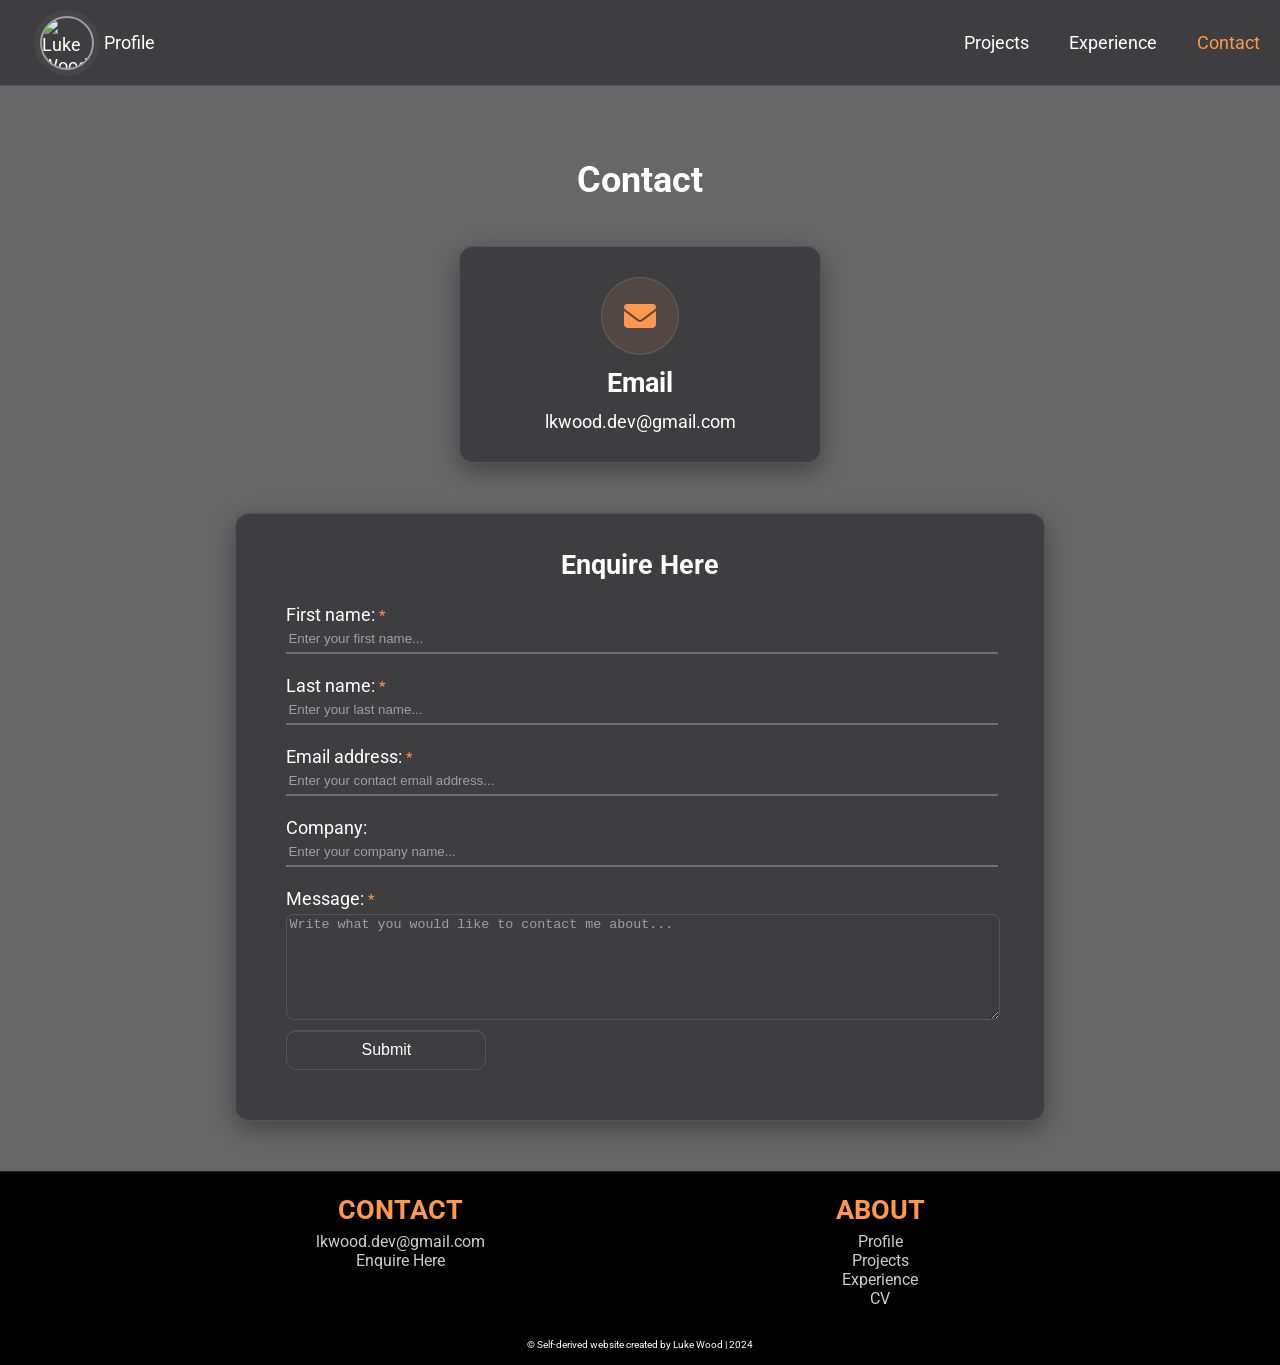
==== contact.html @ 7e723d0a "content/style: glass-up contact icons, drop phone + address sitewide Replace flat white-bordered con" ====
<!DOCTYPE HTML>
<html lang="en">

<head>
    <meta charset="UTF-8">
    <meta name="viewport" content="width=device-width, initial-scale=1, user-scalable=no">
    <title>Luke Wood | Contact</title>
    <link rel="icon" href="assets/favicon.ico" type="image/x-icon">
    <link rel="stylesheet" href="css/stylesheet.css">
    <!-- Preconnecting to Google Fonts for performance -->
    <link rel="preconnect" href="https://fonts.googleapis.com">
    <link rel="preconnect" href="https://fonts.gstatic.com" crossorigin>
    <!-- Roboto font -->
    <link href="https://fonts.googleapis.com/css2?family=Roboto:wght@100;300;400;500;700;900&display=swap" rel="stylesheet">
    <!-- Font Awesome for icons -->
    <link rel="stylesheet" href="https://cdnjs.cloudflare.com/ajax/libs/font-awesome/6.5.1/css/all.min.css">
</head>

<body>
    <header>
        <nav class="navbar">
            <div class="logo">
                <!-- Profile/home link -->
                <a href="index.html" class="logo">
                    <img src="assets/headshot.jpg" alt="Luke Wood Headshot">
                    <p>Profile</p>
                </a>
            </div>
            <div class="pages">
                <!-- Active nav item highlighted -->
                <a href="projects.html">Projects</a>
                <a href="experience.html">Experience</a>
                <a id="activenav" href="contact.html">Contact</a>
            </div>
        </nav>
    </header>

    <div class="wrapper">
        <h1>Contact</h1><br>

        <!-- Contact info section -->
        <div class="contact-container">
            <div class="contact-items">
                <i class="fa-solid fa-envelope"></i>
                <h2>Email</h2>
                <span>lkwood.dev@gmail.com</span>
            </div>
        </div>

        <!-- Contact form with Formspree integration for submissions -->
        <form autocomplete="off" method="post" action="https://formspree.io/f/xyzdqbzn">
            <h2>Enquire Here</h2>
            <label for="fname">First name: <span>*</span></label>
            <input type="text" id="fname" name="fname" placeholder="Enter your first name..." required><br>
            <label for="lname">Last name: <span>*</span></label>
            <input type="text" id="lname" name="lname" placeholder="Enter your last name..." required><br>
            <label for="email">Email address: <span>*</span></label>
            <input type="email" id="email" name="email" placeholder="Enter your contact email address..." required><br>
            <label for="company">Company:</label>
            <input type="text" id="company" name="company" placeholder="Enter your company name..."><br>
            <label for="message">Message: <span>*</span></label>
            <textarea id="message" name="message" placeholder="Write what you would like to contact me about..." required></textarea>
            <input type="submit" value="Submit">
        </form>
    </div>

    <!-- Scroll to top button -->
    <a href="#nav" class="to-top">
        <i class="fas fa-chevron-up"></i> 
        <p><b>To top</b></p>
    </a>

    <footer id="footer">
        <div class="footer-container">
            <div class="footer-item">
                <h2>CONTACT</h2>
                <ul>
                    <li><a href="mailto:lkwood.dev@gmail.com">lkwood.dev@gmail.com</a></li>
                    <li><a href="contact.html">Enquire Here</a></li>
                </ul>
            </div>
            <div class="footer-item">
                <h2>ABOUT</h2>
                <ul>
                    <li><a href="index.html">Profile</a></li>
                    <li><a href="projects.html">Projects</a></li>
                    <li><a href="experience.html">Experience</a></li>
                    <li><a href="Luke_Wood_CV.pdf" target="_blank">CV</a></li>
                </ul>
            </div>
        </div>
        <p>© Self-derived website created by Luke Wood | 2024</p>
    </footer>

    <!-- JavaScript for interactive behavior -->
    <script src="javascript/scripts.js"></script>
</body>

</html>
---- css/stylesheet.css ----
/* Design tokens */
:root{
    --glass-bg: rgba(15, 15, 20, 0.45);
    --glass-border: rgba(255, 255, 255, 0.12);
    --glass-border-hover: rgba(255, 151, 77, 0.30);
    --glass-radius: 14px;
    --glass-shadow: 0 8px 24px rgba(0, 0, 0, 0.35);
    --glass-shadow-hover: 0 10px 28px rgba(0, 0, 0, 0.45);
    --glass-blur: blur(18px) saturate(140%);

    --accent: #ff974d;
    --accent-soft: rgba(255, 151, 77, 0.7);
    --text: #fff;
    --text-muted: rgba(255, 255, 255, 0.7);
    --hairline: rgba(255, 255, 255, 0.15);
}

/* Frosted panels need more opacity where backdrop-filter is unsupported */
@supports not ((backdrop-filter: blur(1px)) or (-webkit-backdrop-filter: blur(1px))){
    :root{ --glass-bg: rgba(10, 10, 14, 0.85); }
}

/* Global styles */
body{
    background-color: rgb(1, 1, 1, 0.6);
    background-image: url("../assets/background.jpg");
    background-size:cover;
    background-blend-mode: overlay;
    background-repeat:space;
    background-attachment: fixed;
    display: flex;
    flex-direction: column;
    align-items: center;
    justify-content: center;
    color: white;
    font-family: 'Roboto', sans-serif;
    margin: 0px;
    font-size: 18px;
}

header{
    width: 100%;
    height: 85px;
    margin-bottom: 50px;
}

/* Nav bar */
.navbar{
    display: flex;
    flex-direction: row;
    align-items: center;
    height: 100%;
    justify-content: space-between;
    background: var(--glass-bg);
    backdrop-filter: var(--glass-blur);
    -webkit-backdrop-filter: var(--glass-blur);
    border-bottom: 1px solid var(--glass-border);
    color: #fff;
    margin-bottom: 100px;
}

.navbar img{
    width: 50px;
    height: 50px;
    object-fit: cover;
    border-radius: 50%;
    border: solid 2px rgba(255, 255, 255, 0.5);
    box-shadow: 0 0 0 6px rgba(255, 255, 255, 0.04);
    transition: border-color .2s ease, box-shadow .2s ease;
}

#active{
  border: solid 2px var(--accent);
  box-shadow: 0 0 0 4px rgba(255, 151, 77, 0.18);
}

.logo{
    display: flex;
    justify-content: center;
    align-items: center;
    margin-left: 20px;
}

.logo p{
    margin-left: 10px;
}


.navbar a{
    text-decoration: none;
    color: #fff;
    justify-content: space-evenly;
    margin: 20px;
}



.navbar .pages{
  display: flex;
  justify-content: space-evenly;
}

.navbar a:hover{
    transition: .2s;
    text-decoration: none;
    color: #ff974d;
}


#activenav{
    color: #ff974d;
}
/* Content wrapper */
.wrapper{
    display: flex;
    width: 85%;

    flex-direction: column;
    align-items: center;
    animation:fade-in ease 1s;
    animation-fill-mode: forwards;
}
/* Fade-in content */
@keyframes fade-in{
    0%{
        opacity: 0;
        transform: translateY(10px);
    }
    100%{
        opacity: 1;
        transform: translateY(0px);
    }
}
/* Index introduction */
.introduction{
    width: 100%;
    display: flex;
    justify-content:center;
    margin-top: 0;
    margin-bottom: 50px;
    padding: 10px;
}

.introduction h1{
    margin-bottom: 0;
}

.introduction .intro-section{
display: flex;
width: 100%;
justify-content: center;
align-items: center;
flex-direction: column;
}
.introduction .intro-section img{
    width: 200px;
    height: 200px;
    object-fit: cover;
    border-radius: 50%;
    border: solid 2px rgba(255, 255, 255, 0.5);
    box-shadow: 0 0 0 8px rgba(255, 255, 255, 0.04), 0 10px 30px rgba(0, 0, 0, 0.4);
}

.introduction .intro-section ul{
    list-style: none;
    display: flex;
    margin: 0;
    padding-inline: 0;
    justify-content: space-evenly;
    width: 250px;
    font-size: 30px;
}

.sociallinks{
    color: #fff;
    opacity: .8;
}

.sociallinks:hover, .top .sociallinks:hover{
    transition: .2s;
    opacity: 1;
    color: #ff974d;
}

.intro-section p{
  margin:10px;
}

#CV{
  color: #fff;
  text-decoration: underline;
  cursor: pointer;
  font-size: 18px;
}

#CV:hover{
  transition: .2s;
  color: #ff974d;
}

#section-one{
    width: 50%;
    
}

#divider{
    background-color: var(--hairline);
    width: 1px;
    margin-inline: 50px;

}
/* Featured projects slides */
.preslideinfo{

    display: flex;
    flex-direction: column;
    align-items: center;
}

.preslideinfo h2{

    margin-top: 0;
}

.preslideinfo p{
    font-family: "Finger Paint", sans-serif;
    color: var(--accent-soft);
    font-size: 15px;
    margin-top: -15px;
}


#slider{
    width: 800px;
    max-width: 100%;
    text-align: center;
}

.slider-viewport{
    position: relative;
    overflow: hidden;
    border: 1px solid var(--glass-border);
    border-radius: var(--glass-radius);
    background: var(--glass-bg);
    backdrop-filter: var(--glass-blur);
    -webkit-backdrop-filter: var(--glass-blur);
    box-shadow: var(--glass-shadow);
    transition: border-color .25s ease, box-shadow .25s ease;
}

.slider-viewport:hover{
    border-color: var(--glass-border-hover);
    box-shadow: var(--glass-shadow-hover);
}

.slider-track{
    display: flex;
    transition: transform 800ms cubic-bezier(0.770, 0.000, 0.175, 1.000);
}

.slide{
    flex: 0 0 100%;
    height: 400px;
    position: relative;
    cursor: pointer;
    background-size: contain;
    background-repeat: no-repeat;
    background-position: center center;
    color: #fff;
}

.slide-overlay{
    position: absolute;
    inset: 0;
    display: flex;
    flex-direction: column;
    align-items: center;
    justify-content: center;
    gap: 6px;
    padding: 20px;
    text-align: center;
    background: rgba(10, 10, 14, 0.6);
    backdrop-filter: blur(8px) saturate(140%);
    -webkit-backdrop-filter: blur(8px) saturate(140%);
    color: var(--accent);
    opacity: 0;
    transition: opacity 250ms ease;
}

.slide:hover .slide-overlay{
    opacity: 1;
}

.slide-overlay h2{
    margin: 0;
}

.tools{
    margin-top: 30px;
    display: flex;
    justify-content: center;
    align-items: center;
    gap: 14px;
    flex-wrap: wrap;
}

.tools img{
    height: 70px;
}

.slider-arrow{
    position: absolute;
    top: 50%;
    transform: translateY(-50%);
    z-index: 3;
    width: 44px;
    height: 44px;
    border-radius: 50%;
    border: 1px solid var(--glass-border);
    background: var(--glass-bg);
    backdrop-filter: var(--glass-blur);
    -webkit-backdrop-filter: var(--glass-blur);
    color: #fff;
    font-size: 18px;
    cursor: pointer;
    display: flex;
    align-items: center;
    justify-content: center;
    opacity: 0;
    transition: opacity .25s ease, border-color .2s ease, color .2s ease;
}

.slider-viewport:hover .slider-arrow{
    opacity: 1;
}

.slider-arrow:hover{
    border-color: var(--glass-border-hover);
    color: var(--accent);
}

.slider-arrow-prev{ left: 14px; }
.slider-arrow-next{ right: 14px; }

.slider-bullets{
    display: flex;
    justify-content: center;
    gap: 16px;
    margin-top: 24px;
}

.slider-bullet{
    width: 10px;
    height: 10px;
    padding: 0;
    border: none;
    border-radius: 50%;
    background: rgba(255, 255, 255, 0.6);
    cursor: pointer;
    transition: transform .3s ease, background .3s ease;
}

.slider-bullet:hover{
    transform: scale(1.4);
    background: var(--accent);
}

.slider-bullet.active{
    background: var(--accent);
    transform: scale(1.3);
}

/* Contact page content */
  .contact-container{
    width: 100%;
    display: flex;
    justify-content: center;
    align-items: stretch;
    flex-direction: row;
    flex-wrap: wrap;
    gap: 20px;
    padding-bottom: 50px;
  }

  .contact-items{
    display: flex;
    flex-direction: column;
    align-items: center;
    justify-content: center;
    gap: 12px;
    padding: 30px 40px;
    min-width: 280px;
    background: var(--glass-bg);
    backdrop-filter: var(--glass-blur);
    -webkit-backdrop-filter: var(--glass-blur);
    border: 1px solid var(--glass-border);
    border-radius: var(--glass-radius);
    box-shadow: var(--glass-shadow);
    transition: border-color .2s ease, box-shadow .2s ease, transform .2s ease;
  }

  .contact-items:hover{
    border-color: var(--glass-border-hover);
    box-shadow: var(--glass-shadow-hover);
    transform: translateY(-2px);
  }

  .contact-items i{
    font-size: 32px;
    width: 76px;
    height: 76px;
    display: flex;
    align-items: center;
    justify-content: center;
    background: rgba(255, 151, 77, 0.10);
    border: 1px solid var(--glass-border);
    border-radius: 50%;
    color: var(--accent);
    transition: background .2s ease, border-color .2s ease;
  }

  .contact-items:hover i{
    background: rgba(255, 151, 77, 0.18);
    border-color: var(--glass-border-hover);
  }

  .contact-items h2{
    margin: 0;
  }

  form{
    background: var(--glass-bg);
    backdrop-filter: var(--glass-blur);
    -webkit-backdrop-filter: var(--glass-blur);
    border: 1px solid var(--glass-border);
    border-radius: var(--glass-radius);
    box-shadow: var(--glass-shadow);
    padding: 50px;
    width: 65%;
    display: flex;
    flex-direction: column;
    justify-content: center;
    align-items: start;
  }

  form h2{
    display: flex;
    justify-content: center;
    align-items: center;
    width: 100%;
    margin-top: -15px;
  }

  input::placeholder,
  textarea::placeholder{
    color: rgba(255, 255, 255, .5);
  }

  form input{
    width: 100%;
    height: 25px;
    background-color: transparent;
    border: solid 0px;
    border-bottom: solid 2px rgba(255, 255, 255, 0.25);
    color: #fff;
    transition: border-color .2s ease;
  }

  form input:hover{
    border-bottom: solid 2px var(--accent);
  }

  form input:focus{
    border-bottom: solid 2px var(--accent);
    outline: none;
  }

  form span{
    color: #ff974d;
    font-size: 15px;
  }

  form textarea{
    margin-top: 5px;
    width: 100%;
    height: 25px;
    background-color: transparent;
    border: solid 1px var(--glass-border);
    border-radius: 8px;
    color: #fff;
    resize: vertical;
    min-height: 100px;
    transition: border-color .2s ease;
  }

  form textarea:hover{
    border: solid 1px var(--accent);
  }

  form textarea:focus{
    border: solid 1px var(--accent);
    outline: none;
  }

  form input[type=submit]{
    border-radius: 10px;
    background-color: transparent;
    box-shadow: inset 0 0 0 0 var(--accent), inset 0 1px 0 rgba(255, 255, 255, 0.08);
    transition: ease-out .3s;
    margin-top: 10px;
    border: solid 1px var(--glass-border);
    color: #fff;
    text-align: center;
    font-size: 16px;
    width: 200px;
    height: 40px;
    cursor: pointer;
  }

  form input[type=submit]:hover{
    box-shadow: inset 200px 0 0 0 #ff974d;
    margin-left: 10px;
  }

  @media only screen and (max-width: 1000px) {
    .contact-container{
        display: flex;
        flex-direction: column;
        
    }

    .contact-items{
        margin-bottom: 40px;
    }

    .contact-items span{
        font-size: 23px;
        margin-top: 10px;
    }

    .contact-items h2{
        display: none;
    }

  }

  /* Projects page — grid, filter pills, cards */
  .is-hidden { display: none !important; }

  .project-filters {
    display: flex;
    flex-wrap: wrap;
    gap: 10px;
    margin: 0 0 24px;
  }
  .filter-pill {
    font: inherit;
    font-size: 0.9rem;
    padding: 7px 16px;
    border-radius: 20px;
    color: var(--text-muted);
    background: var(--glass-bg);
    backdrop-filter: var(--glass-blur);
    -webkit-backdrop-filter: var(--glass-blur);
    border: 1px solid var(--glass-border);
    cursor: pointer;
    transition: border-color .2s ease, color .2s ease, background .2s ease;
  }
  .filter-pill:hover { border-color: var(--glass-border-hover); color: var(--text); }
  .filter-pill.active { background: var(--accent); border-color: var(--accent); color: #1a1a1a; font-weight: 600; }

  .project-grid {
    display: grid;
    grid-template-columns: repeat(3, 1fr);
    gap: 18px;
    width: 100%;
  }
  .project-card {
    display: flex;
    flex-direction: column;
    text-align: left;
    padding: 0;
    overflow: hidden;
    cursor: pointer;
    color: var(--text);
    background: var(--glass-bg);
    backdrop-filter: var(--glass-blur);
    -webkit-backdrop-filter: var(--glass-blur);
    border: 1px solid var(--glass-border);
    border-radius: var(--glass-radius);
    box-shadow: var(--glass-shadow);
    transition: border-color .2s ease, box-shadow .2s ease, transform .2s ease;
  }
  .project-card:hover {
    border-color: var(--glass-border-hover);
    box-shadow: var(--glass-shadow-hover);
    transform: translateY(-2px);
  }
  .project-card-thumb {
    display: block;
    width: 100%;
    aspect-ratio: 16 / 9;
    background-size: cover;
    background-position: center;
  }
  .project-card-body { padding: 12px 14px 14px; }
  .project-card-title { display: block; font-size: 1rem; font-weight: 500; margin-bottom: 10px; }
  .project-card-chips { display: flex; flex-wrap: wrap; gap: 6px; }
  .project-card-chips .chip {
    font-size: 0.7rem;
    padding: 2px 9px;
    border-radius: 10px;
    color: var(--text-muted);
    background: rgba(255, 255, 255, 0.08);
    border: 1px solid var(--hairline);
  }

  /* Project detail modal */
  .project-modal { position: fixed; inset: 0; z-index: 1000; display: none; }
  .project-modal.open { display: block; }
  .project-modal-backdrop {
    position: absolute; inset: 0;
    background: rgba(5, 5, 8, 0.6);
    backdrop-filter: blur(6px); -webkit-backdrop-filter: blur(6px);
  }
  .project-modal-panel {
    position: absolute; top: 50%; left: 50%; transform: translate(-50%, -50%);
    width: min(900px, 92vw); max-height: 88vh; overflow: auto;
    display: flex; gap: 20px; padding: 22px;
    background: rgba(18, 18, 24, 0.92);
    backdrop-filter: var(--glass-blur); -webkit-backdrop-filter: var(--glass-blur);
    border: 1px solid var(--glass-border);
    border-radius: var(--glass-radius);
    box-shadow: 0 16px 40px rgba(0, 0, 0, 0.5);
  }
  .project-modal-close {
    position: absolute; top: 6px; right: 10px;
    padding: 6px;
    background: none; border: none; color: var(--text-muted);
    font-size: 1.6rem; line-height: 1; cursor: pointer;
  }
  .project-modal-close:hover { color: var(--accent); }
  .project-modal-close:focus-visible { outline: 2px solid var(--accent); outline-offset: 2px; border-radius: 6px; }
  .project-modal-media { flex: 1 1 50%; min-width: 0; }
  .project-modal-hero {
    width: 100%;
    height: 340px;
    object-fit: contain;
    background: rgba(0, 0, 0, 0.25);
    border-radius: 8px;
    cursor: zoom-in;
    display: block;
  }
  .project-modal-thumbs { display: flex; gap: 6px; margin-top: 8px; flex-wrap: wrap; }
  .project-modal-thumbs.single { display: none; }
  .project-modal-thumbs button { width: 54px; height: 40px; padding: 0; border-radius: 5px; overflow: hidden; cursor: pointer; border: 1px solid var(--glass-border); background: none; }
  .project-modal-thumbs button.active { border-color: var(--accent); }
  .project-modal-thumbs img { width: 100%; height: 100%; object-fit: cover; }
  .project-modal-info { flex: 1 1 50%; min-width: 0; color: var(--text); }
  .project-modal-title { color: var(--accent); margin: 0 0 12px; }
  .project-modal-desc { font-size: 0.92rem; line-height: 1.55; color: var(--text-muted); }
  .project-modal-tools { display: flex; flex-wrap: wrap; gap: 6px; margin: 16px 0; }
  .project-modal-tools .chip { font-size: 0.7rem; padding: 3px 10px; border-radius: 10px; background: rgba(255,255,255,0.08); border: 1px solid var(--hairline); color: var(--text-muted); }
  .project-modal-links { display: flex; flex-wrap: wrap; gap: 10px; list-style: none; margin: 0; padding: 0; }
  .project-modal-links li { list-style: none; }
  .project-modal-links a {
    display: inline-flex;
    align-items: center;
    gap: 8px;
    padding: 8px 16px;
    border-radius: 8px;
    font-size: 0.9rem;
    text-decoration: none;
    color: var(--accent);
    background: rgba(255, 151, 77, 0.10);
    border: 1px solid var(--glass-border-hover);
    transition: background .2s ease, color .2s ease, border-color .2s ease;
  }
  .project-modal-links a:hover {
    background: var(--accent);
    border-color: var(--accent);
    color: #1a1a1a;
  }

  @media only screen and (max-width: 700px) {
    .project-modal-panel { flex-direction: column; }
  }

/* Lightbox overlay */
.lightbox{
    position: fixed;
    inset: 0;
    z-index: 1100;
    display: none;
    align-items: center;
    justify-content: center;
}

.lightbox.open{
    display: grid;
    grid-template-rows: 1fr auto;
}

.lightbox-backdrop{
    position: absolute;
    inset: 0;
    background: rgba(5, 5, 8, 0.7);
    backdrop-filter: blur(14px) saturate(120%);
    -webkit-backdrop-filter: blur(14px) saturate(120%);
}

.lightbox-stage{
    position: relative;
    z-index: 1;
    margin: 0;
    display: flex;
    align-items: center;
    justify-content: center;
    padding: 40px 80px 10px;
    min-height: 0;
}

.lightbox-image{
    max-width: min(92vw, 1100px);
    max-height: 72vh;
    border-radius: 10px;
    border: 1px solid var(--glass-border);
    box-shadow: 0 20px 60px rgba(0, 0, 0, 0.6);
    object-fit: contain;
}

.lightbox-close,
.lightbox-nav{
    position: absolute;
    z-index: 2;
    width: 46px;
    height: 46px;
    border-radius: 50%;
    border: 1px solid var(--glass-border);
    background: var(--glass-bg);
    backdrop-filter: var(--glass-blur);
    -webkit-backdrop-filter: var(--glass-blur);
    color: #fff;
    font-size: 18px;
    cursor: pointer;
    display: flex;
    align-items: center;
    justify-content: center;
    transition: border-color .2s ease, color .2s ease, background .2s ease;
}

.lightbox-close:hover,
.lightbox-nav:hover{
    border-color: var(--glass-border-hover);
    color: var(--accent);
}

.lightbox-close{
    top: 24px;
    right: 24px;
}

.lightbox-nav{
    top: 50%;
    transform: translateY(-50%);
}

.lightbox-prev{ left: 24px; }
.lightbox-next{ right: 24px; }

.lightbox.single .lightbox-nav,
.lightbox.single .lightbox-thumbs{
    display: none;
}

.lightbox-thumbs{
    position: relative;
    z-index: 1;
    display: flex;
    gap: 10px;
    justify-content: center;
    flex-wrap: wrap;
    padding: 10px 20px 28px;
}

.lightbox-thumb{
    width: 84px;
    height: 56px;
    padding: 0;
    border: 2px solid transparent;
    border-radius: 8px;
    overflow: hidden;
    cursor: pointer;
    background: none;
    opacity: 0.55;
    transition: opacity .2s ease, border-color .2s ease;
}

.lightbox-thumb img{
    width: 100%;
    height: 100%;
    object-fit: cover;
    display: block;
}

.lightbox-thumb:hover{
    opacity: 0.85;
}

.lightbox-thumb.active{
    opacity: 1;
    border-color: var(--accent);
}

  .next-projects{
    display: inline-block;
    width: 100%;
    justify-content: space-between;
  }

  .next-section{
    margin-left: -10px;
    padding: 16px;
    background: var(--glass-bg);
    backdrop-filter: var(--glass-blur);
    -webkit-backdrop-filter: var(--glass-blur);
    border: 1px solid var(--glass-border);
    border-radius: var(--glass-radius);
    box-shadow: var(--glass-shadow);
    margin-bottom: 20px;
    width: 100%;
    transition: border-color .2s ease, box-shadow .2s ease;
  }

  .next-section:hover{
    border-color: var(--glass-border-hover);
    box-shadow: var(--glass-shadow-hover);
  }

  .next-section h3{
    margin-top: 0;
    color: #ff974d;
  }

/* Footer content */
  footer{
    width: 100%;
    background-color: black;
    border-top: 1px solid var(--glass-border);
    margin-top: 50px;
    height: 100%;
  }

  footer h2{
    color: #ff974d;
    margin-bottom: -10px;
  }

  footer ul, footer a{
    display: block;
    list-style: none;
    padding-left: 0;
    font-size: 16px;
    color: #ccc;
    text-decoration: none;
  }

  
  footer li:hover, footer a:hover{
    transition: .2s;
    color: #ff974d;
  }

  .footer-container{
    display: flex;
    justify-content: space-evenly;
    padding-inline: 20px;
    flex-wrap: wrap;
  }

  .footer-item{
    display: flex;
    flex-direction: column;
    align-items: center;
    text-align: center;
    width: 200px;

  }

  footer p{
    display: flex;
    justify-content: center;
    font-size: 10px;
    padding: 5px;
  }
/* Techstack */
  .techstack{
    display: flex;
    justify-content:center;
    align-items: center;
    background: var(--glass-bg);
    backdrop-filter: var(--glass-blur);
    -webkit-backdrop-filter: var(--glass-blur);
    border: 1px solid var(--glass-border);
    border-radius: var(--glass-radius);
    box-shadow: var(--glass-shadow);
    padding: 10px;
    margin-bottom: 30px;
    flex-wrap: wrap;
  }
  .techstack-item{
    display: flex;
    justify-content: center;
    align-items: center;
    padding: 20px;
    transition: transform .2s ease, filter .2s ease;
  }
  .techstack-item:hover{
    transform: scale(1.06);
    filter: drop-shadow(0 4px 12px rgba(0, 0, 0, 0.45));
  }

  .techstack-item h3{
    margin-inline: 5px;
    color: #fff;
  }

  .techstack-item img{
    width: 60px;
  }

  /* The MySQL mark has heavy internal whitespace in its viewBox (the dolphin +
     wordmark fill only ~70% of the height), so at 60px it reads noticeably
     smaller than the others. Widen it to even out the visual weight. */
  .techstack-item img[src*="mysql"]{
    width: 85px;
  }
/* Education / Professional Timeline content */
  .timeline {
      display: grid;
      grid-template-columns: 1fr 1fr;
      gap: 20px;
      min-width: 900px;
      width: 100%;
  }
  
  .timeline-column {
    display: flex;
    flex-direction: column;
    gap: 20px;
    width: 100%;
  }
  
  .timeline-column h1 {
      margin-bottom: 10px;
  }
  
  .timeline-itemED, .timeline-itemEX {
    position: relative;
    padding: 20px;
    background: var(--glass-bg);
    backdrop-filter: var(--glass-blur);
    -webkit-backdrop-filter: var(--glass-blur);
    border-radius: var(--glass-radius);
    border: 1px solid var(--glass-border);
    box-shadow: var(--glass-shadow);
    opacity: 0;
    transform: translateY(20px);
    animation: fadeInUp 0.6s forwards;
    height: auto; /* Adjust height as needed */
    box-sizing: border-box; /* Ensure padding is included in height */
    transition: border-color 200ms ease, box-shadow 200ms ease, transform 200ms ease;
  }

  .timeline-itemED:hover{
    border-color: rgba(36, 194, 81, 0.45);
    box-shadow: var(--glass-shadow-hover);
    transform: translateY(-2px);
  }

  .timeline-itemEX:hover{
    border-color: rgba(36, 139, 194, 0.45);
    box-shadow: var(--glass-shadow-hover);
    transform: translateY(-2px);
  }
  
  .timeline-itemED:nth-child(even),  .timeline-itemEX:nth-child(even) {
      background: var(--glass-bg);
  }

  .timeline-itemED:nth-child(odd),  .timeline-itemEX:nth-child(odd) {
      background: var(--glass-bg);
  }

  .timeline-itemED::before {
    content: '';
    position: absolute;
    left: -10px;
    top: 20px;
    width: 20px;
    height: 20px;
    background: #24c251;
    border-radius: 50%;
    box-shadow: 0 0 0 4px var(--glass-bg);
}

.timeline-itemEX::before {
  content: '';
  position: absolute;
  left: -10px;
  top: 20px;
  width: 20px;
  height: 20px;
  background: #248bc2;
  border-radius: 50%;
  box-shadow: 0 0 0 4px var(--glass-bg);
}
  
  .timeline-content {
      position: relative;
  }
  
  
  .timeline-content h3 {
      margin-top: 0;
  }
  
  .institution, .company {
      font-weight: bold;
      color: #999;
  }
  
  .date {
      color: #999;
  }
  .finalgrade {
      color: #999;
  }
/* Experience page — page intro, title rows, chips, pills */
  .experience-intro{
    text-align: center;
    margin-bottom: 30px;
    width: 100%;
  }
  .experience-intro h1{
    margin: 0 0 8px;
  }
  .experience-intro p{
    color: var(--text-muted);
    margin: 0;
    font-size: 0.95rem;
  }

  .timeline-column h2{
    margin-bottom: 10px;
  }

  .timeline-card-title{
    display: flex;
    align-items: center;
    gap: 10px;
    margin-bottom: 8px;
    flex-wrap: wrap;
  }
  .timeline-card-title h3{
    margin: 0;
  }
  .timeline-card-title .title-icon{
    font-size: 1.05rem;
    flex: 0 0 auto;
  }
  .timeline-itemED .title-icon{ color: #24c251; }
  .timeline-itemEX .title-icon{ color: #248bc2; }
  .timeline-card-title .present-pill{
    margin-left: auto;
  }

  .timeline-card-meta{
    display: flex;
    flex-wrap: wrap;
    align-items: center;
    gap: 8px;
    margin-bottom: 12px;
    color: #999;
    font-size: 0.9rem;
  }
  .timeline-card-meta .institution,
  .timeline-card-meta .company{
    font-weight: bold;
    margin: 0;
  }
  .timeline-card-meta .date{
    margin: 0;
  }
  .timeline-card-meta .meta-sep{
    color: rgba(255, 255, 255, 0.3);
  }

  .chip{
    font-size: 0.7rem;
    padding: 2px 9px;
    border-radius: 10px;
    color: var(--text-muted);
    background: rgba(255, 255, 255, 0.08);
    border: 1px solid var(--hairline);
    display: inline-block;
    line-height: 1.5;
  }
  .grade-chip{
    background: rgba(36, 194, 81, 0.15);
    border-color: rgba(36, 194, 81, 0.45);
    color: #5fd987;
  }
  .present-pill{
    font-size: 0.7rem;
    padding: 2px 9px;
    border-radius: 10px;
    line-height: 1.5;
    display: inline-block;
    background: rgba(255, 151, 77, 0.15);
    border: 1px solid var(--accent-soft);
    color: var(--accent);
  }

  .timeline-tech{
    display: flex;
    flex-wrap: wrap;
    gap: 6px;
    margin-top: 12px;
  }
/* To-Top button */
  .to-top{
    transition: .2s;
    background-color: #ff974d;
    box-shadow: 0 6px 20px rgba(255, 151, 77, 0.35);
    position: fixed;
    bottom: 16px;
    right: 32px;
    width: 50px;
    height: 50px;
    border-radius: 50px;
    display: flex;
    align-items: center;
    justify-content: center;
    color: #000;
    text-decoration: none;
    opacity: 0;
    pointer-events: none;
  }
  .to-top.active{
    transition: .2s;
    bottom: 32px;
    pointer-events: auto;
    opacity: 1;
  }
  .to-top:hover{
    width: 110px;
    display: flex;
    justify-content: start;
    padding-inline: 2px;
    display: flex;
    transition: .4s;
  }
  .to-top i{
    font-size: 28px;
    padding: 7px;
    color: #ff974d;
    background-color: black;
    border-radius: 500px;
  }
  .to-top:hover p{
    transition: .4s;
    transition-delay: .2s;
    width: auto;
    margin-inline: 5px;
    opacity: 1;
  }
  .to-top p{
    width: 0px;
    opacity: 0;
  }

  
  
  /* Animation */
  @keyframes fadeInUp {
      from {
          opacity: 0;
          transform: translateY(20px);
      }
      to {
          opacity: 1;
          transform: translateY(0);
      }
  }
  
/* Responsive design elements */
  @media only screen and (max-width: 970px) {
    .introduction{
        flex-wrap: wrap;
        text-align: center;
    }

    #divider{
        width: 100%;
        height:  1.5px;
        margin-inline: 0px;
        margin-top: 30px;
    }

    .tools{
      margin-top: 0;
    }

    .tools img{
      height: 50px;
    }

    .next-projects{
      flex-direction: column;
      justify-content: center;
      align-items: center;
    }

    .next-section{
      width: 100%;
    }
    
    .techstack-item{
      padding: 10px;
    }
    .techstack-item h3{
      display: none;
    }

    .techstack{
      width: 100%;
    }

    .timeline {
      display: grid;
      grid-template-columns: 1fr;
      min-width: 0px;
  }

  .navbar{
    font-size: 1rem;
  }

  .navbar a{
    margin: 10px;
  }

  .to-top{
		width: 80px;
		height: 80px;
	}
	.to-top p{
		display: none;
	}
	.to-top:hover{
		width: 83px;
		justify-content: center;
		padding-inline: 0px;
		display: flex;
		transition: .4s;
	}
	.to-top i{
		font-size: 55px;
		padding: 7px;
		border-radius: 500px;
	}

  .slide{
    height: 280px;
  }
  .slide-overlay{
    padding: 10px;
  }
  .slide-overlay h2{
    font-size: 20px;
  }

  .project-grid { grid-template-columns: repeat(2, 1fr); }

  }

  @media only screen and (max-width: 600px) {
    .project-grid { grid-template-columns: 1fr; }
  }
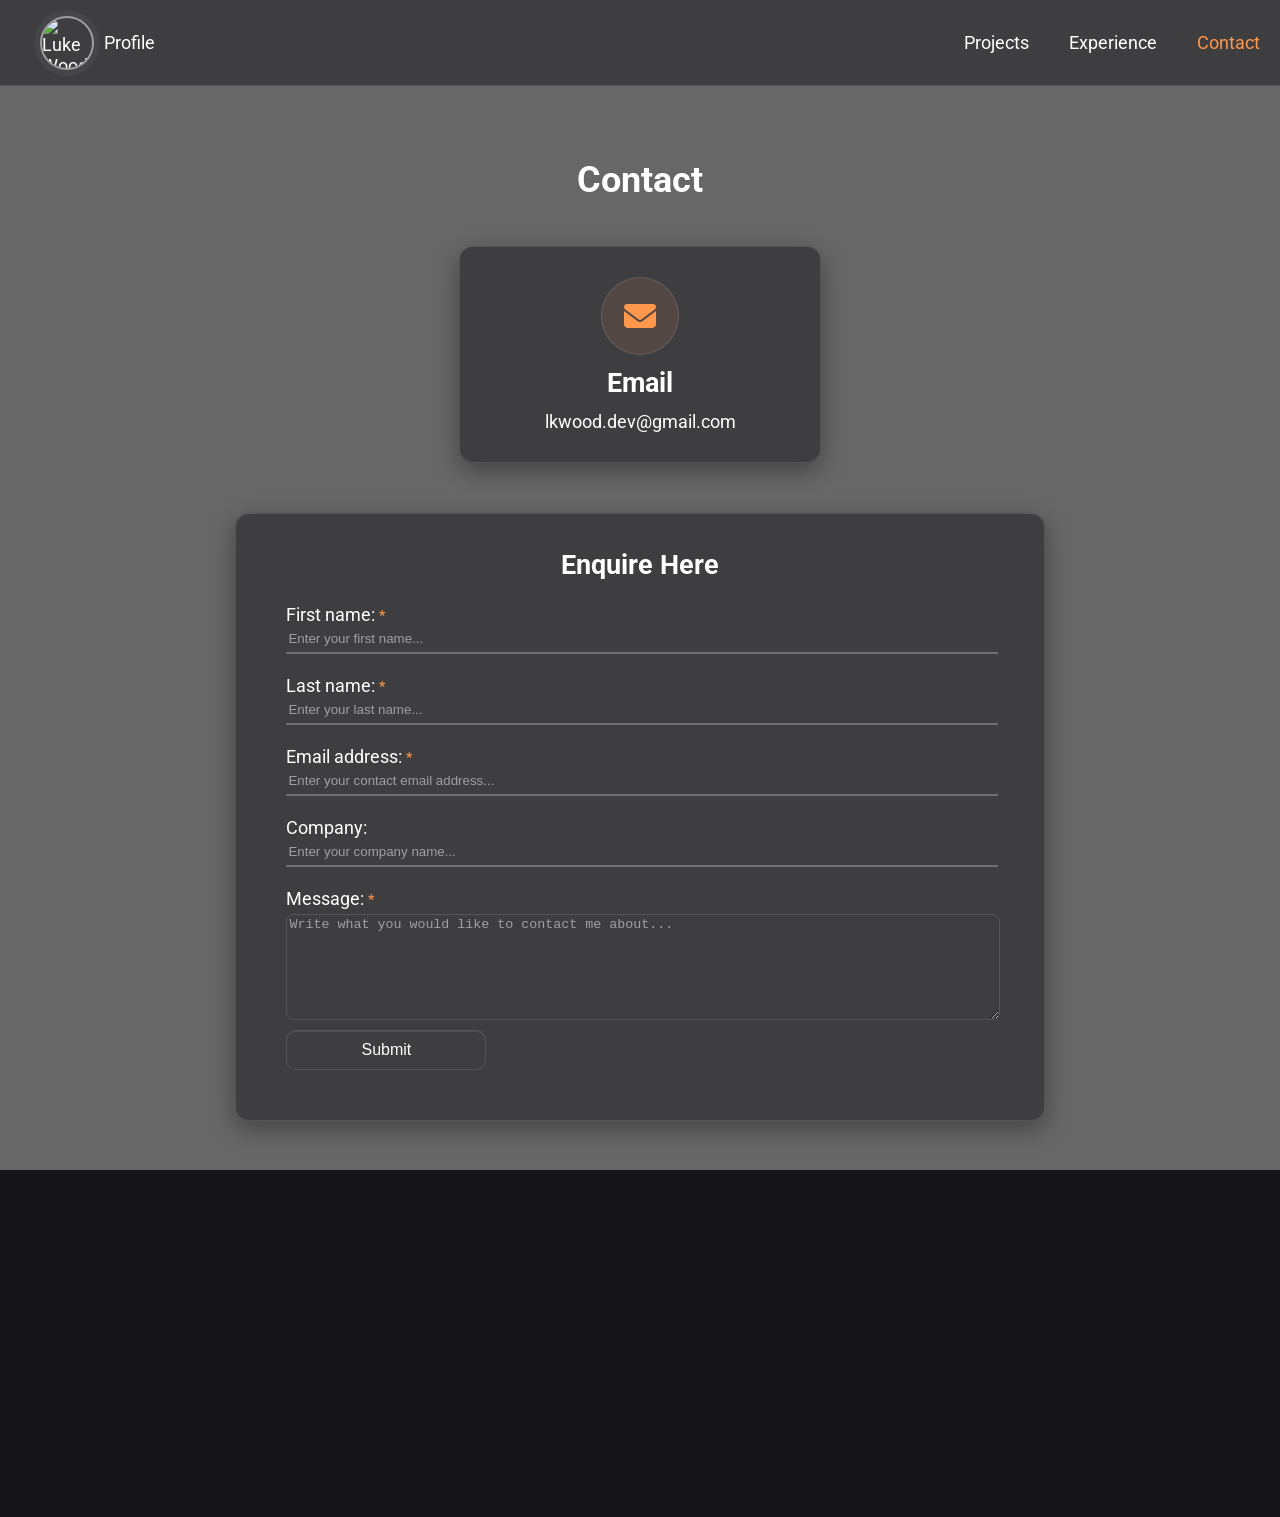
==== commit bfbd5011: "style: glass-up footer with signature row, social column, refined typography Footer was previously a" ====
--- a/contact.html
+++ b/contact.html
@@ -71,11 +71,18 @@
     </a>
 
     <footer id="footer">
+        <div class="footer-signature">
+            <img class="footer-avatar" src="assets/headshot.jpg" alt="Luke Wood">
+            <div class="footer-signature-text">
+                <h3>Luke Wood</h3>
+                <span>Full Stack Software Engineer</span>
+            </div>
+        </div>
         <div class="footer-container">
             <div class="footer-item">
                 <h2>CONTACT</h2>
                 <ul>
-                    <li><a href="mailto:lkwood.dev@gmail.com">lkwood.dev@gmail.com</a></li>
+                    <li><a class="footer-email" href="mailto:lkwood.dev@gmail.com"><i class="fa-solid fa-envelope"></i>lkwood.dev@gmail.com</a></li>
                     <li><a href="contact.html">Enquire Here</a></li>
                 </ul>
             </div>
@@ -88,6 +95,14 @@
                     <li><a href="Luke_Wood_CV.pdf" target="_blank">CV</a></li>
                 </ul>
             </div>
+            <div class="footer-item">
+                <h2>CONNECT</h2>
+                <ul class="footer-social">
+                    <li><a href="https://www.facebook.com/profile.php?id=100011485631692" target="_blank" rel="noopener" aria-label="Facebook"><i class="fa-brands fa-square-facebook"></i></a></li>
+                    <li><a href="https://github.com/Pro-Developer-Luke" target="_blank" rel="noopener" aria-label="GitHub"><i class="fa-brands fa-square-github"></i></a></li>
+                    <li><a href="https://www.linkedin.com/in/luke-wood-302a53226/" target="_blank" rel="noopener" aria-label="LinkedIn"><i class="fa-brands fa-linkedin"></i></a></li>
+                </ul>
+            </div>
         </div>
         <p>© Self-derived website created by Luke Wood | 2024</p>
     </footer>
--- a/css/stylesheet.css
+++ b/css/stylesheet.css
@@ -845,30 +845,39 @@
 /* Footer content */
   footer{
     width: 100%;
-    background-color: black;
+    margin-top: 50px;
+    padding: 32px 20px 16px;
+    box-sizing: border-box;
+    background: rgba(8, 8, 12, 0.85);
+    backdrop-filter: blur(20px) saturate(140%);
+    -webkit-backdrop-filter: blur(20px) saturate(140%);
     border-top: 1px solid var(--glass-border);
-    margin-top: 50px;
-    height: 100%;
   }
 
   footer h2{
-    color: #ff974d;
-    margin-bottom: -10px;
-  }
-
-  footer ul, footer a{
-    display: block;
+    color: var(--accent);
+    margin: 0 0 12px;
+    font-size: 1rem;
+    letter-spacing: 0.08em;
+  }
+
+  footer ul{
     list-style: none;
     padding-left: 0;
-    font-size: 16px;
+    margin: 0;
+  }
+
+  footer a{
+    display: block;
+    font-size: 0.95rem;
     color: #ccc;
     text-decoration: none;
-  }
-
-  
-  footer li:hover, footer a:hover{
-    transition: .2s;
-    color: #ff974d;
+    padding: 4px 0;
+    transition: color .2s ease;
+  }
+
+  footer a:hover, footer li:hover{
+    color: var(--accent);
   }
 
   .footer-container{
@@ -876,6 +885,9 @@
     justify-content: space-evenly;
     padding-inline: 20px;
     flex-wrap: wrap;
+    gap: 30px;
+    max-width: 1100px;
+    margin: 0 auto;
   }
 
   .footer-item{
@@ -883,15 +895,89 @@
     flex-direction: column;
     align-items: center;
     text-align: center;
-    width: 200px;
-
-  }
-
-  footer p{
-    display: flex;
-    justify-content: center;
-    font-size: 10px;
-    padding: 5px;
+    min-width: 180px;
+  }
+
+  .footer-email i{
+    margin-right: 6px;
+    color: var(--accent);
+  }
+
+  .footer-social{
+    display: flex;
+    justify-content: center;
+    gap: 14px;
+  }
+
+  .footer-social li{
+    list-style: none;
+  }
+
+  .footer-social a{
+    display: inline-flex;
+    align-items: center;
+    justify-content: center;
+    padding: 0;
+    font-size: 28px;
+    color: #ccc;
+    opacity: 0.8;
+    transition: opacity .2s ease, color .2s ease;
+  }
+
+  .footer-social a:hover{
+    opacity: 1;
+    color: var(--accent);
+  }
+
+  .footer-signature{
+    display: flex;
+    align-items: center;
+    justify-content: center;
+    gap: 14px;
+    padding-bottom: 24px;
+    margin: 0 auto 24px;
+    border-bottom: 1px solid var(--glass-border);
+    max-width: 1100px;
+    flex-wrap: wrap;
+    text-align: left;
+  }
+
+  .footer-avatar{
+    width: 56px;
+    height: 56px;
+    border-radius: 50%;
+    object-fit: cover;
+    border: 2px solid rgba(255, 255, 255, 0.4);
+    box-shadow: 0 0 0 4px rgba(255, 255, 255, 0.04);
+  }
+
+  .footer-signature-text{
+    display: flex;
+    flex-direction: column;
+  }
+
+  .footer-signature-text h3{
+    margin: 0;
+    font-size: 1.05rem;
+    color: #fff;
+    font-weight: 500;
+  }
+
+  .footer-signature-text span{
+    margin-top: 2px;
+    font-size: 0.9rem;
+    color: rgba(255, 255, 255, 0.65);
+  }
+
+  footer > p{
+    display: flex;
+    justify-content: center;
+    align-items: center;
+    margin: 24px 20px 0;
+    padding-top: 14px;
+    font-size: 12px;
+    color: rgba(255, 255, 255, 0.5);
+    border-top: 1px solid var(--glass-border);
   }
 /* Techstack */
   .techstack{
